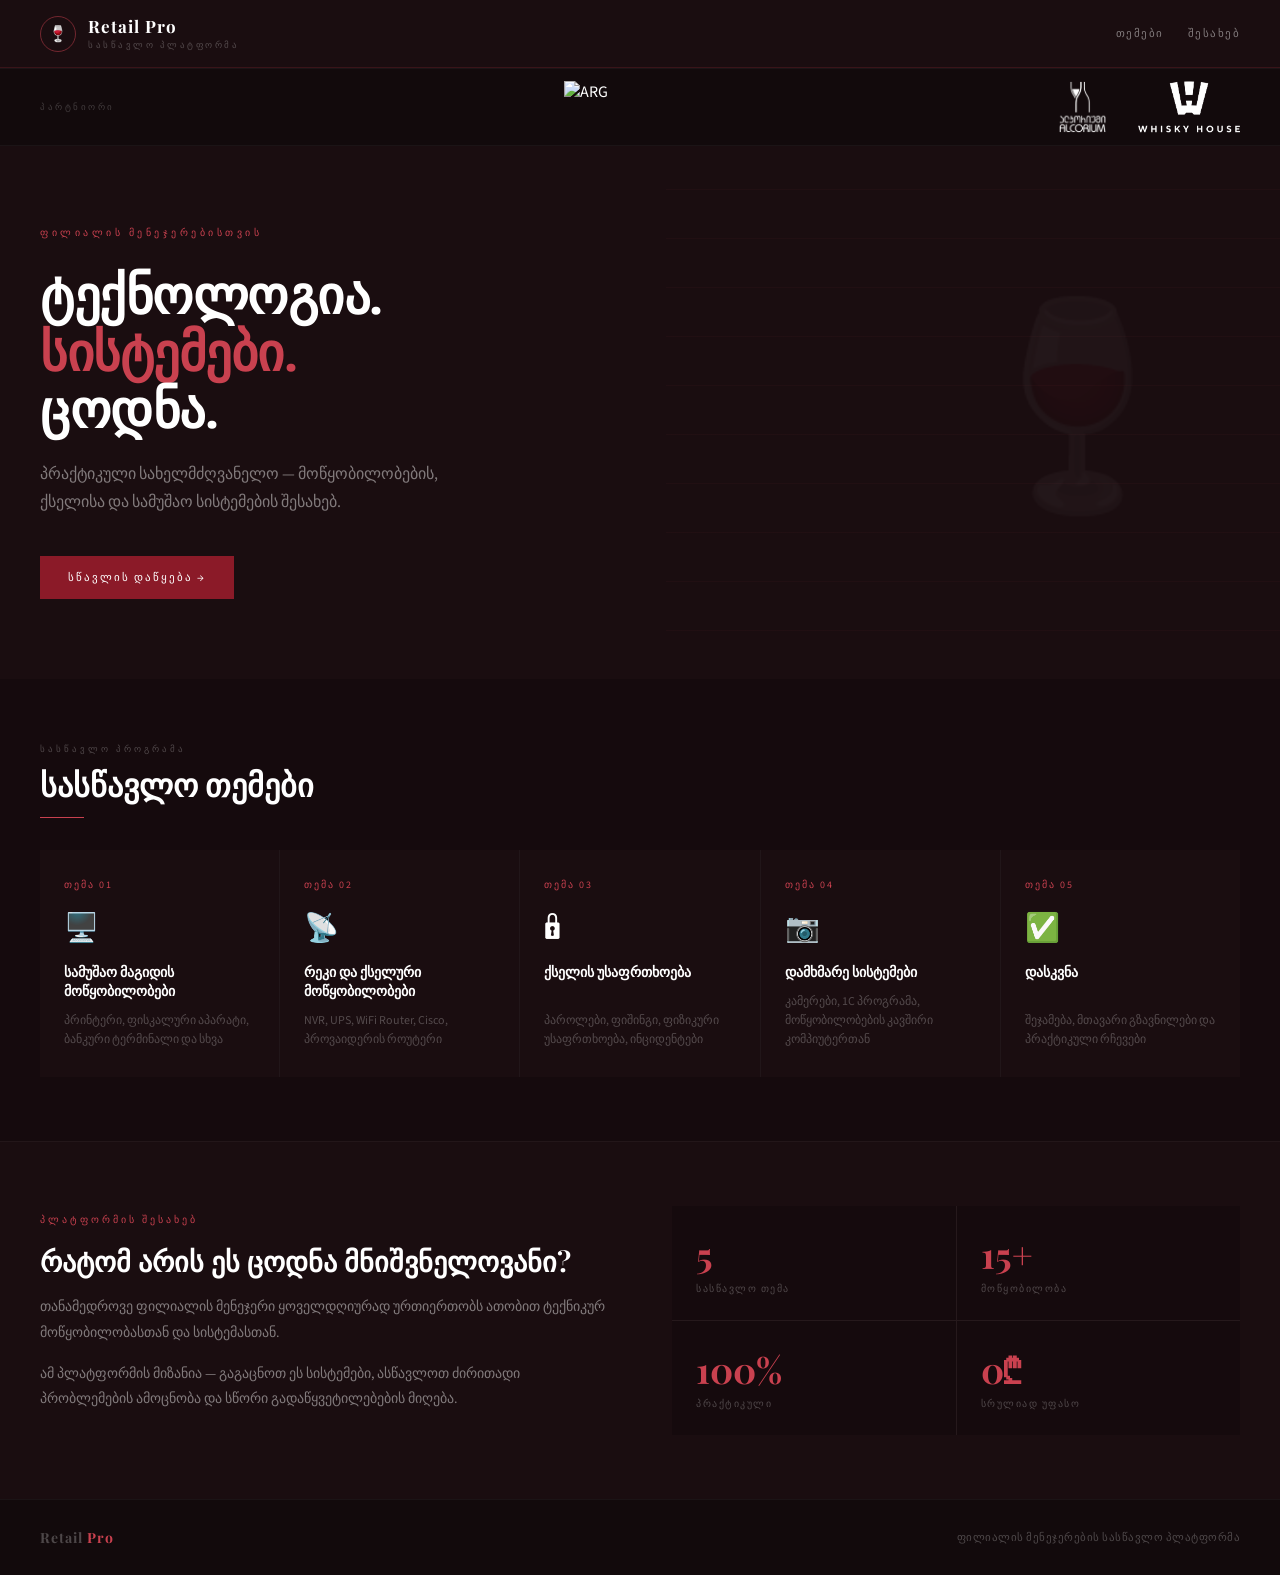
==== index.html @ 0eb2a03a "Add files via upload" ====
<!DOCTYPE html>
<html lang="ka">
<head>
  <meta charset="UTF-8" />
  <meta name="viewport" content="width=device-width, initial-scale=1.0" />
  <title>Retail Pro | სასწავლო პლატფორმა</title>
  <link rel="stylesheet" href="style.css" />
  <style>
    .hero {
      position: relative;
      min-height: 520px;
      display: flex;
      align-items: center;
      padding: 5rem 2.5rem;
      overflow: hidden;
      background: var(--bg);
    }
    .hero-lines {
      position: absolute; right: 0; top: 0; bottom: 0; width: 48%;
      opacity: 0.04;
      background-image: repeating-linear-gradient(0deg, transparent, transparent 48px, rgba(201,65,79,1) 48px, rgba(201,65,79,1) 49px);
    }
    .hero-deco {
      position: absolute; right: 6%; top: 50%;
      transform: translateY(-50%);
      font-size: 200px; opacity: 0.04; pointer-events: none; line-height: 1;
    }
    .hero-eyebrow {
      font-size: 10px; letter-spacing: 3.5px; text-transform: uppercase;
      color: var(--accent); margin-bottom: 1.5rem;
    }
    .hero h1 {
      font-family: 'Playfair Display', serif;
      font-size: 52px; font-weight: 700; line-height: 1.1;
      letter-spacing: -0.5px; margin-bottom: 1.5rem;
    }
    .hero h1 em { color: var(--accent); font-style: normal; }
    .hero p {
      font-size: 16px; color: var(--text-muted);
      line-height: 1.75; max-width: 400px; margin-bottom: 2.5rem;
    }
    .hero-btn {
      display: inline-flex; align-items: center; gap: 10px;
      background: var(--accent-dark); color: #fff;
      font-size: 11px; letter-spacing: 2px; text-transform: uppercase;
      padding: 14px 28px; text-decoration: none; transition: background 0.2s;
    }
    .hero-btn:hover { background: #a01f30; }

    .modules { padding: 4rem 2.5rem; background: var(--bg2); }
    .modules-label {
      font-size: 9px; letter-spacing: 3px; text-transform: uppercase;
      color: var(--text-dim); display: block; margin-bottom: 6px;
    }
    .modules-title {
      font-family: 'Playfair Display', serif;
      font-size: 32px; font-weight: 700;
    }
    .modules-line { width: 44px; height: 1px; background: var(--accent); margin: 12px 0 2rem; }

    .cards-grid {
      display: grid;
      grid-template-columns: repeat(auto-fit, minmax(180px, 1fr));
      gap: 1px;
      background: rgba(255,255,255,0.05);
    }
    .theme-card {
      background: var(--bg);
      padding: 1.75rem 1.5rem;
      text-decoration: none; color: inherit;
      display: flex; flex-direction: column;
      transition: background 0.2s;
      position: relative; overflow: hidden;
    }
    .theme-card::after {
      content: ''; position: absolute; bottom: 0; left: 0; right: 0;
      height: 2px; background: var(--accent);
      transform: scaleX(0); transform-origin: left; transition: transform 0.3s ease;
    }
    .theme-card:hover { background: #1f1013; }
    .theme-card:hover::after { transform: scaleX(1); }
    .theme-num { font-size: 10px; letter-spacing: 2px; color: var(--accent); margin-bottom: 1rem; }
    .theme-icon { font-size: 28px; margin-bottom: 1rem; display: block; }
    .theme-card h3 { font-size: 14px; font-weight: 600; line-height: 1.4; margin-bottom: 8px; }
    .theme-card p { font-size: 12px; color: var(--text-dim); line-height: 1.6; margin-top: auto; }

    .info {
      padding: 4rem 2.5rem; background: var(--bg);
      display: grid; grid-template-columns: 1fr 1fr; gap: 4rem; align-items: center;
      border-top: 1px solid rgba(255,255,255,0.04);
    }
    .info-eyebrow { font-size: 10px; letter-spacing: 3px; text-transform: uppercase; color: var(--accent); margin-bottom: 1rem; }
    .info h2 { font-family: 'Playfair Display', serif; font-size: 28px; font-weight: 700; margin-bottom: 1rem; line-height: 1.3; }
    .info p { font-size: 14px; color: var(--text-muted); line-height: 1.8; margin-bottom: 1rem; }
    .info-stats { display: grid; grid-template-columns: 1fr 1fr; gap: 1px; background: rgba(255,255,255,0.05); }
    .stat { background: var(--bg2); padding: 1.5rem; }
    .stat-num { font-family: 'Playfair Display', serif; font-size: 36px; font-weight: 700; color: var(--accent); margin-bottom: 4px; }
    .stat-label { font-size: 10px; letter-spacing: 1.5px; text-transform: uppercase; color: var(--text-dim); }

    @media (max-width: 700px) {
      .hero h1 { font-size: 36px; }
      .hero { padding: 3rem 1.5rem; min-height: auto; }
      .info { grid-template-columns: 1fr; gap: 2rem; padding: 3rem 1.5rem; }
      .modules { padding: 3rem 1.5rem; }
    }
  </style>
</head>
<body>

  <header class="rp-header">
    <a href="index.html" class="rp-logo-wrap">
      <div class="rp-logo-icon">🍷</div>
      <div>
        <span class="rp-logo-text">Retail Pro</span>
        <span class="rp-logo-sub">სასწავლო პლატფორმა</span>
      </div>
    </a>
    <nav>
      <a href="#modules">თემები</a>
      <a href="#about">შესახებ</a>
    </nav>
  </header>

  <div style="display:flex; align-items:center; justify-content:space-between; padding:12px 2.5rem; background:#120a0c; border-top:1px solid rgba(255,255,255,0.04); border-bottom:1px solid rgba(255,255,255,0.04);">
    <span style="font-size:9px; letter-spacing:2.5px; text-transform:uppercase; color:rgba(255,255,255,0.2);">პარტნიორი</span>
    <img src="logo-arg.png" alt="ARG" style="height:52px; max-width:200px; object-fit:contain; mix-blend-mode:screen;" />
    <div style="display:flex; align-items:center; gap:32px;">
      <img src="logo-alcorium.png" alt="Alcorium" style="height:52px; object-fit:contain; mix-blend-mode:screen;" />
      <img src="logo-whisky.png" alt="Whisky House" style="height:52px; object-fit:contain; mix-blend-mode:screen;" />
    </div>
  </div>

  <section class="hero">
    <div class="hero-lines"></div>
    <div class="hero-deco">🍷</div>
    <div style="position:relative;z-index:1;">
      <div class="hero-eyebrow">ფილიალის მენეჯერებისთვის</div>
      <h1>ტექნოლოგია.<br><em>სისტემები.</em><br>ცოდნა.</h1>
      <p>პრაქტიკული სახელმძღვანელო — მოწყობილობების, ქსელისა და სამუშაო სისტემების შესახებ.</p>
      <a href="#modules" class="hero-btn">სწავლის დაწყება →</a>
    </div>
  </section>

  <section class="modules" id="modules">
    <span class="modules-label">სასწავლო პროგრამა</span>
    <div class="modules-title">სასწავლო თემები</div>
    <div class="modules-line"></div>
    <div class="cards-grid">
      <a href="tema1.html" class="theme-card">
        <div class="theme-num">თემა 01</div>
        <span class="theme-icon">🖥️</span>
        <h3>სამუშაო მაგიდის მოწყობილობები</h3>
        <p>პრინტერი, ფისკალური აპარატი, ბანკური ტერმინალი და სხვა</p>
      </a>
      <a href="tema2.html" class="theme-card">
        <div class="theme-num">თემა 02</div>
        <span class="theme-icon">📡</span>
        <h3>რეკი და ქსელური მოწყობილობები</h3>
        <p>NVR, UPS, WiFi Router, Cisco, პროვაიდერის როუტერი</p>
      </a>
      <a href="tema3.html" class="theme-card">
        <div class="theme-num">თემა 03</div>
        <span class="theme-icon">🔒</span>
        <h3>ქსელის უსაფრთხოება</h3>
        <p>პაროლები, ფიშინგი, ფიზიკური უსაფრთხოება, ინციდენტები</p>
      </a>
      <a href="tema4.html" class="theme-card">
        <div class="theme-num">თემა 04</div>
        <span class="theme-icon">📷</span>
        <h3>დამხმარე სისტემები</h3>
        <p>კამერები, 1C პროგრამა, მოწყობილობების კავშირი კომპიუტერთან</p>
      </a>
      <a href="tema5.html" class="theme-card">
        <div class="theme-num">თემა 05</div>
        <span class="theme-icon">✅</span>
        <h3>დასკვნა</h3>
        <p>შეჯამება, მთავარი გზავნილები და პრაქტიკული რჩევები</p>
      </a>
    </div>
  </section>

  <section class="info" id="about">
    <div>
      <div class="info-eyebrow">პლატფორმის შესახებ</div>
      <h2>რატომ არის ეს ცოდნა მნიშვნელოვანი?</h2>
      <p>თანამედროვე ფილიალის მენეჯერი ყოველდღიურად ურთიერთობს ათობით ტექნიკურ მოწყობილობასთან და სისტემასთან.</p>
      <p>ამ პლატფორმის მიზანია — გაგაცნოთ ეს სისტემები, ასწავლოთ ძირითადი პრობლემების ამოცნობა და სწორი გადაწყვეტილებების მიღება.</p>
    </div>
    <div class="info-stats">
      <div class="stat"><div class="stat-num">5</div><div class="stat-label">სასწავლო თემა</div></div>
      <div class="stat"><div class="stat-num">15+</div><div class="stat-label">მოწყობილობა</div></div>
      <div class="stat"><div class="stat-num">100%</div><div class="stat-label">პრაქტიკული</div></div>
      <div class="stat"><div class="stat-num">0₾</div><div class="stat-label">სრულიად უფასო</div></div>
    </div>
  </section>

  <footer class="rp-footer">
    <div class="rp-footer-logo">Retail <em>Pro</em></div>
    <div class="rp-footer-text">ფილიალის მენეჯერების სასწავლო პლატფორმა</div>
  </footer>

</body>
</html>
---- style.css ----
@import url('https://fonts.googleapis.com/css2?family=Playfair+Display:wght@400;700&family=Source+Sans+3:wght@400;500;600&display=swap');

* { margin: 0; padding: 0; box-sizing: border-box; }

:root {
  --bg: #1a0d10;
  --bg2: #150a0d;
  --bg3: #120a0c;
  --accent: #c9414f;
  --accent-dark: #8b1a28;
  --border: rgba(180,50,60,0.2);
  --text: #fff;
  --text-muted: rgba(255,255,255,0.45);
  --text-dim: rgba(255,255,255,0.25);
}

body {
  font-family: 'Source Sans 3', sans-serif;
  background: var(--bg);
  color: var(--text);
}

/* HEADER */
.rp-header {
  background: var(--bg);
  border-bottom: 1px solid var(--border);
  padding: 0 2.5rem;
  display: flex;
  align-items: center;
  justify-content: space-between;
  height: 68px;
  position: sticky;
  top: 0;
  z-index: 100;
}

.rp-logo-wrap {
  display: flex;
  align-items: center;
  gap: 12px;
  text-decoration: none;
}

.rp-logo-icon {
  width: 36px; height: 36px;
  border: 1.5px solid rgba(201,65,79,0.5);
  border-radius: 50%;
  display: flex; align-items: center; justify-content: center;
  font-size: 16px;
}

.rp-logo-text {
  font-family: 'Playfair Display', serif;
  font-size: 17px;
  font-weight: 700;
  letter-spacing: 1px;
  color: #fff;
}

.rp-logo-sub {
  font-size: 9px;
  letter-spacing: 2.5px;
  text-transform: uppercase;
  color: var(--text-dim);
  display: block;
}

.rp-header nav { display: flex; gap: 24px; align-items: center; }
.rp-header nav a {
  font-size: 11px;
  letter-spacing: 1.5px;
  text-transform: uppercase;
  color: var(--text-muted);
  text-decoration: none;
  transition: color 0.2s;
}
.rp-header nav a:hover { color: #fff; }
.rp-header nav a.back {
  color: var(--text-muted);
  display: flex;
  align-items: center;
  gap: 6px;
}
.rp-header nav a.back:hover { color: #fff; }

/* LOGO BAR */
.rp-logo-bar {
  background: var(--bg3);
  border-top: 1px solid rgba(255,255,255,0.04);
  border-bottom: 1px solid rgba(255,255,255,0.04);
  padding: 14px 2.5rem;
  display: flex;
  align-items: center;
  gap: 20px;
}

.rp-logo-bar-label {
  font-size: 9px;
  letter-spacing: 2.5px;
  text-transform: uppercase;
  color: var(--text-dim);
  flex-shrink: 0;
  white-space: nowrap;
}

.rp-logo-bar-divider {
  width: 1px; height: 28px;
  background: rgba(255,255,255,0.07);
  flex-shrink: 0;
}

.rp-logo-bar img {
  height: 28px;
  max-width: 200px;
  object-fit: contain;
  opacity: 0.7;
  filter: brightness(0) invert(1);
  transition: opacity 0.2s;
}
.rp-logo-bar img:hover { opacity: 1; }

/* FOOTER */
.rp-footer {
  background: var(--bg3);
  border-top: 1px solid rgba(255,255,255,0.04);
  padding: 1.75rem 2.5rem;
  display: flex;
  align-items: center;
  justify-content: space-between;
}

.rp-footer-logo {
  font-family: 'Playfair Display', serif;
  font-size: 14px;
  font-weight: 700;
  letter-spacing: 1px;
  color: var(--text-dim);
}

.rp-footer-logo em { color: var(--accent); font-style: normal; }

.rp-footer-text {
  font-size: 11px;
  color: var(--text-dim);
  letter-spacing: 0.5px;
}

/* NAV BOTTOM */
.rp-nav-bottom {
  background: var(--bg3);
  border-top: 1px solid rgba(255,255,255,0.05);
  padding: 1.5rem 2.5rem;
  display: flex;
  justify-content: space-between;
  align-items: center;
}

.rp-nav-btn {
  font-size: 11px;
  letter-spacing: 1.5px;
  text-transform: uppercase;
  color: var(--text-muted);
  text-decoration: none;
  transition: color 0.2s;
}
.rp-nav-btn:hover { color: #fff; }
.rp-nav-btn.next { color: var(--accent); }
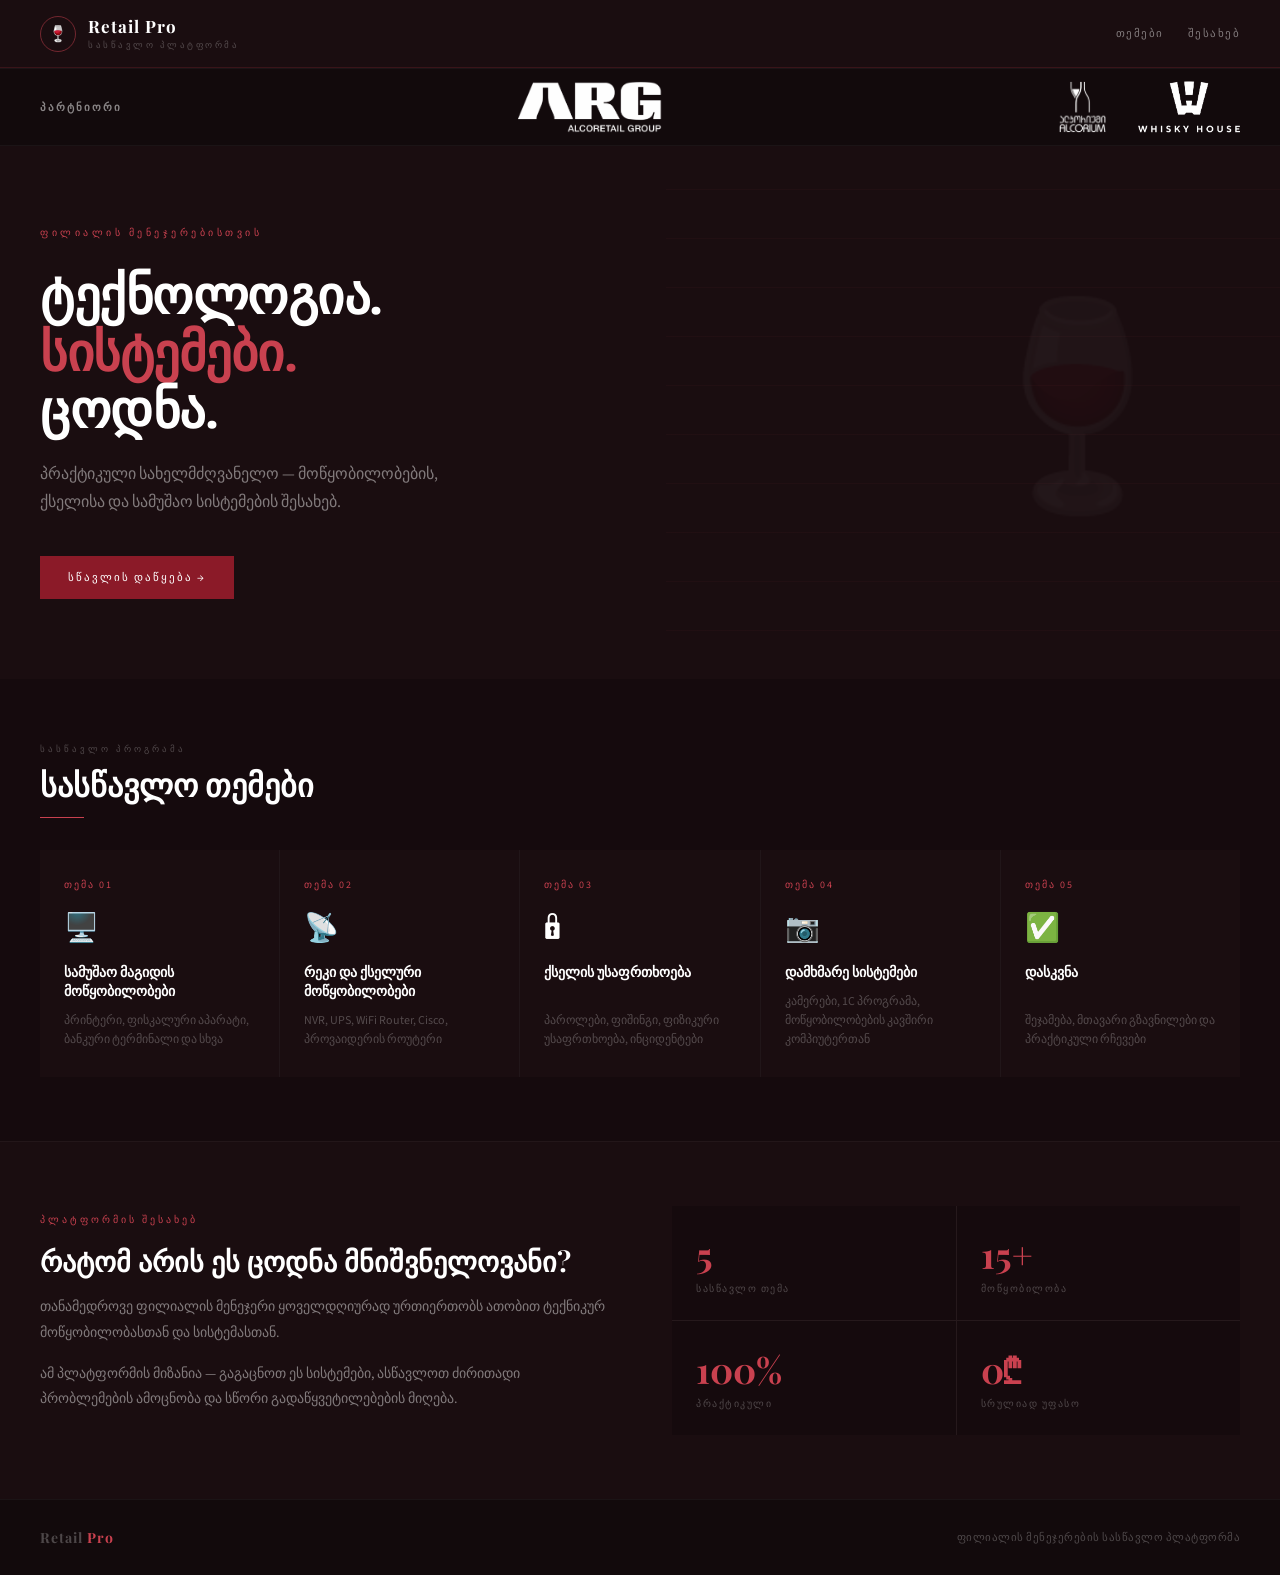
==== commit bc88bdd4: "Add files via upload" ====
--- a/index.html
+++ b/index.html
@@ -122,11 +122,11 @@
   </header>
 
   <div style="display:flex; align-items:center; justify-content:space-between; padding:12px 2.5rem; background:#120a0c; border-top:1px solid rgba(255,255,255,0.04); border-bottom:1px solid rgba(255,255,255,0.04);">
-    <span style="font-size:9px; letter-spacing:2.5px; text-transform:uppercase; color:rgba(255,255,255,0.2);">პარტნიორი</span>
-    <img src="logo-arg.png" alt="ARG" style="height:52px; max-width:200px; object-fit:contain; mix-blend-mode:screen;" />
+    <span style="font-size:11px; letter-spacing:2px; text-transform:uppercase; color:rgba(255,255,255,0.5); font-weight:600;">პარტნიორი</span>
+    <img src="logo-arg.PNG" alt="ARG" style="height:52px; max-width:200px; object-fit:contain; mix-blend-mode:screen;" />
     <div style="display:flex; align-items:center; gap:32px;">
-      <img src="logo-alcorium.png" alt="Alcorium" style="height:52px; object-fit:contain; mix-blend-mode:screen;" />
-      <img src="logo-whisky.png" alt="Whisky House" style="height:52px; object-fit:contain; mix-blend-mode:screen;" />
+      <img src="logo-alcorium.PNG" alt="Alcorium" style="height:52px; object-fit:contain; mix-blend-mode:screen;" />
+      <img src="logo-whisky.PNG" alt="Whisky House" style="height:52px; object-fit:contain; mix-blend-mode:screen;" />
     </div>
   </div>
 
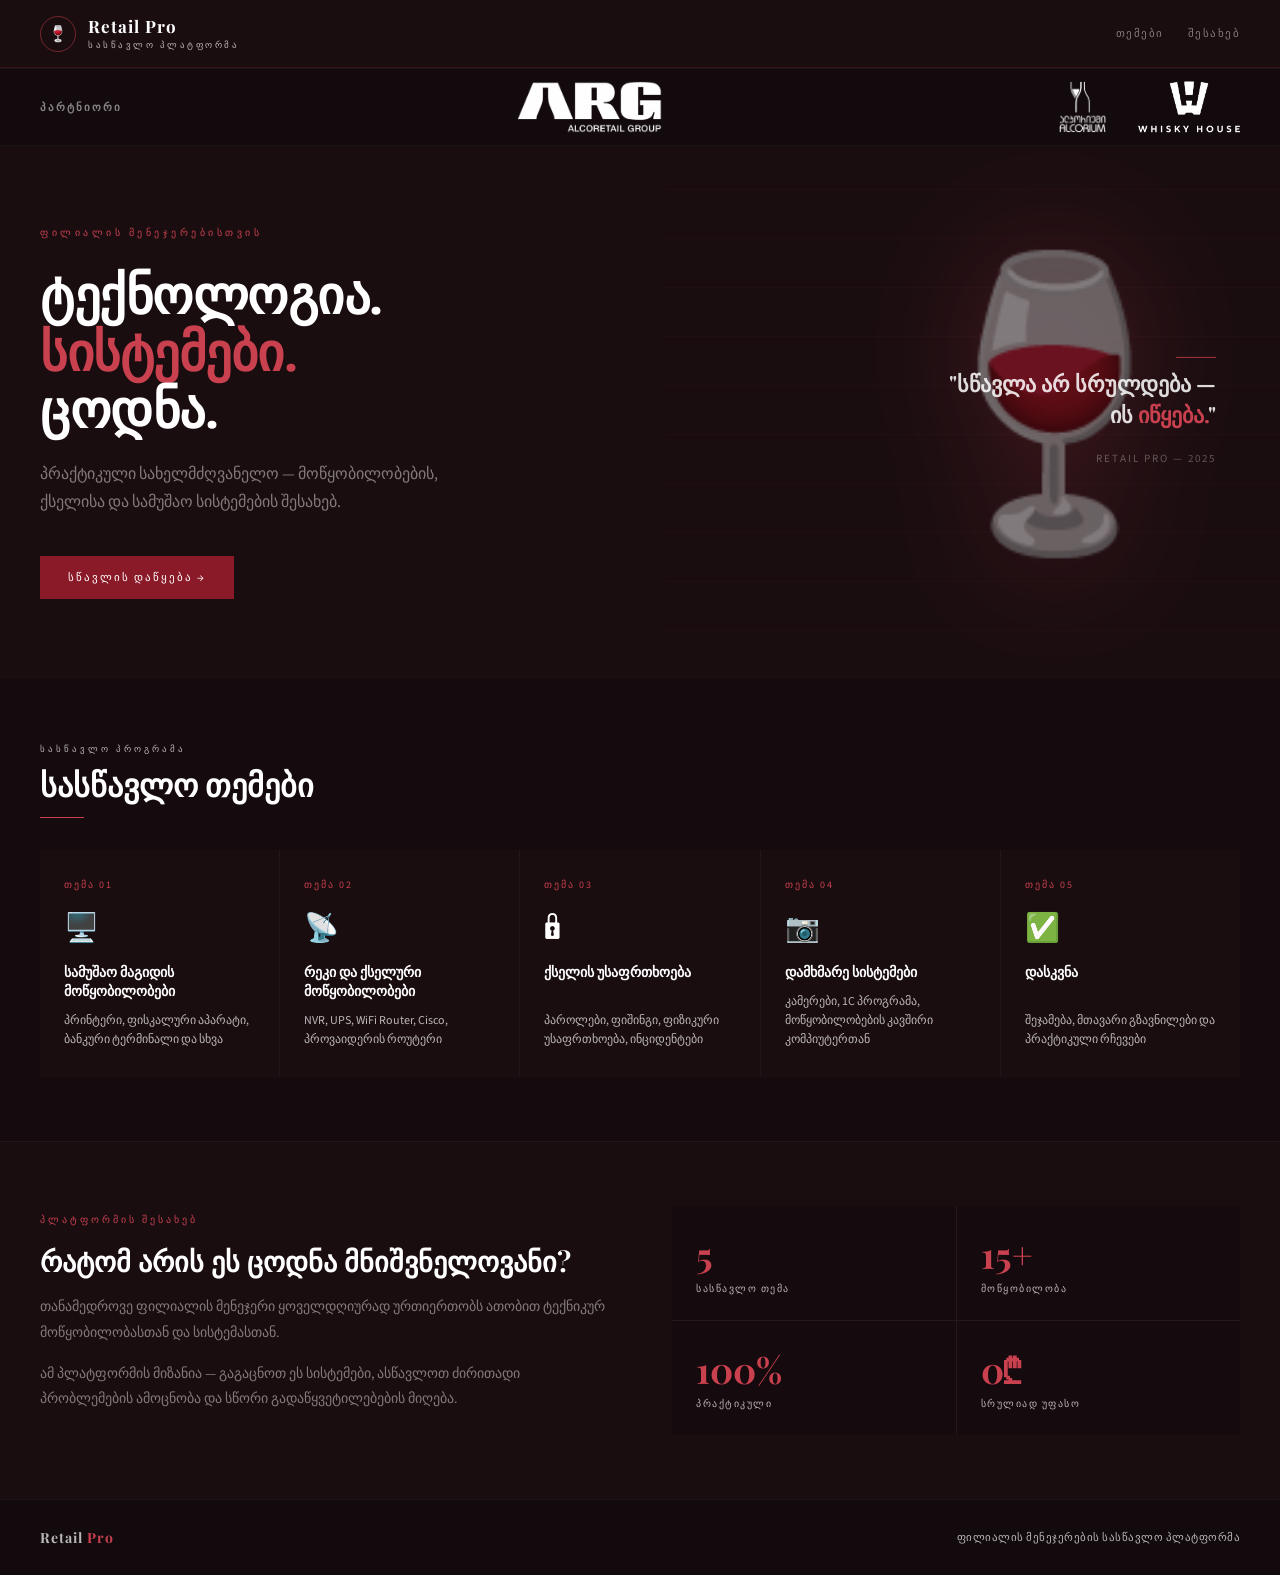
==== commit 9703bca4: "Add files via upload" ====
--- a/index.html
+++ b/index.html
@@ -21,10 +21,59 @@
       background-image: repeating-linear-gradient(0deg, transparent, transparent 48px, rgba(201,65,79,1) 48px, rgba(201,65,79,1) 49px);
     }
     .hero-deco {
-      position: absolute; right: 6%; top: 50%;
+      position: absolute; right: 4%; top: 50%;
       transform: translateY(-50%);
-      font-size: 200px; opacity: 0.04; pointer-events: none; line-height: 1;
-    }
+      font-size: 280px; opacity: 0.45; pointer-events: none; line-height: 1;
+      filter: drop-shadow(0 0 60px rgba(201,65,79,0.6));
+    }
+
+    .hero-quote {
+      position: absolute;
+      right: 5%;
+      top: 50%;
+      transform: translateY(-50%);
+      max-width: 280px;
+      text-align: right;
+      z-index: 1;
+    }
+
+    .hero-quote blockquote {
+      font-family: 'Playfair Display', serif;
+      font-size: 22px;
+      font-weight: 700;
+      color: rgba(255,255,255,0.85);
+      line-height: 1.4;
+      margin: 0 0 1rem;
+      border: none;
+      padding: 0;
+    }
+
+    .hero-quote blockquote em {
+      color: #c9414f;
+      font-style: normal;
+    }
+
+    .hero-quote-line {
+      width: 40px;
+      height: 1px;
+      background: #c9414f;
+      margin-left: auto;
+      margin-bottom: 10px;
+    }
+
+    .hero-quote span {
+      font-size: 11px;
+      letter-spacing: 2px;
+      text-transform: uppercase;
+      color: rgba(255,255,255,0.3);
+    }
+
+    @keyframes fadeInQuote {
+      from { opacity: 0; transform: translateY(-45%) translateX(20px); }
+      to { opacity: 1; transform: translateY(-50%) translateX(0); }
+    }
+
+    .hero-quote { animation: fadeInQuote 1.2s ease forwards; }
     .hero-eyebrow {
       font-size: 10px; letter-spacing: 3.5px; text-transform: uppercase;
       color: var(--accent); margin-bottom: 1.5rem;
@@ -133,6 +182,11 @@
   <section class="hero">
     <div class="hero-lines"></div>
     <div class="hero-deco">🍷</div>
+    <div class="hero-quote">
+      <div class="hero-quote-line"></div>
+      <blockquote>"სწავლა არ სრულდება —<br>ის <em>იწყება.</em>"</blockquote>
+      <span>Retail Pro — 2025</span>
+    </div>
     <div style="position:relative;z-index:1;">
       <div class="hero-eyebrow">ფილიალის მენეჯერებისთვის</div>
       <h1>ტექნოლოგია.<br><em>სისტემები.</em><br>ცოდნა.</h1>
--- a/style.css
+++ b/style.css
@@ -11,7 +11,7 @@
   --border: rgba(180,50,60,0.2);
   --text: #fff;
   --text-muted: rgba(255,255,255,0.45);
-  --text-dim: rgba(255,255,255,0.25);
+  --text-dim: rgba(255,255,255,0.7);
 }
 
 body {
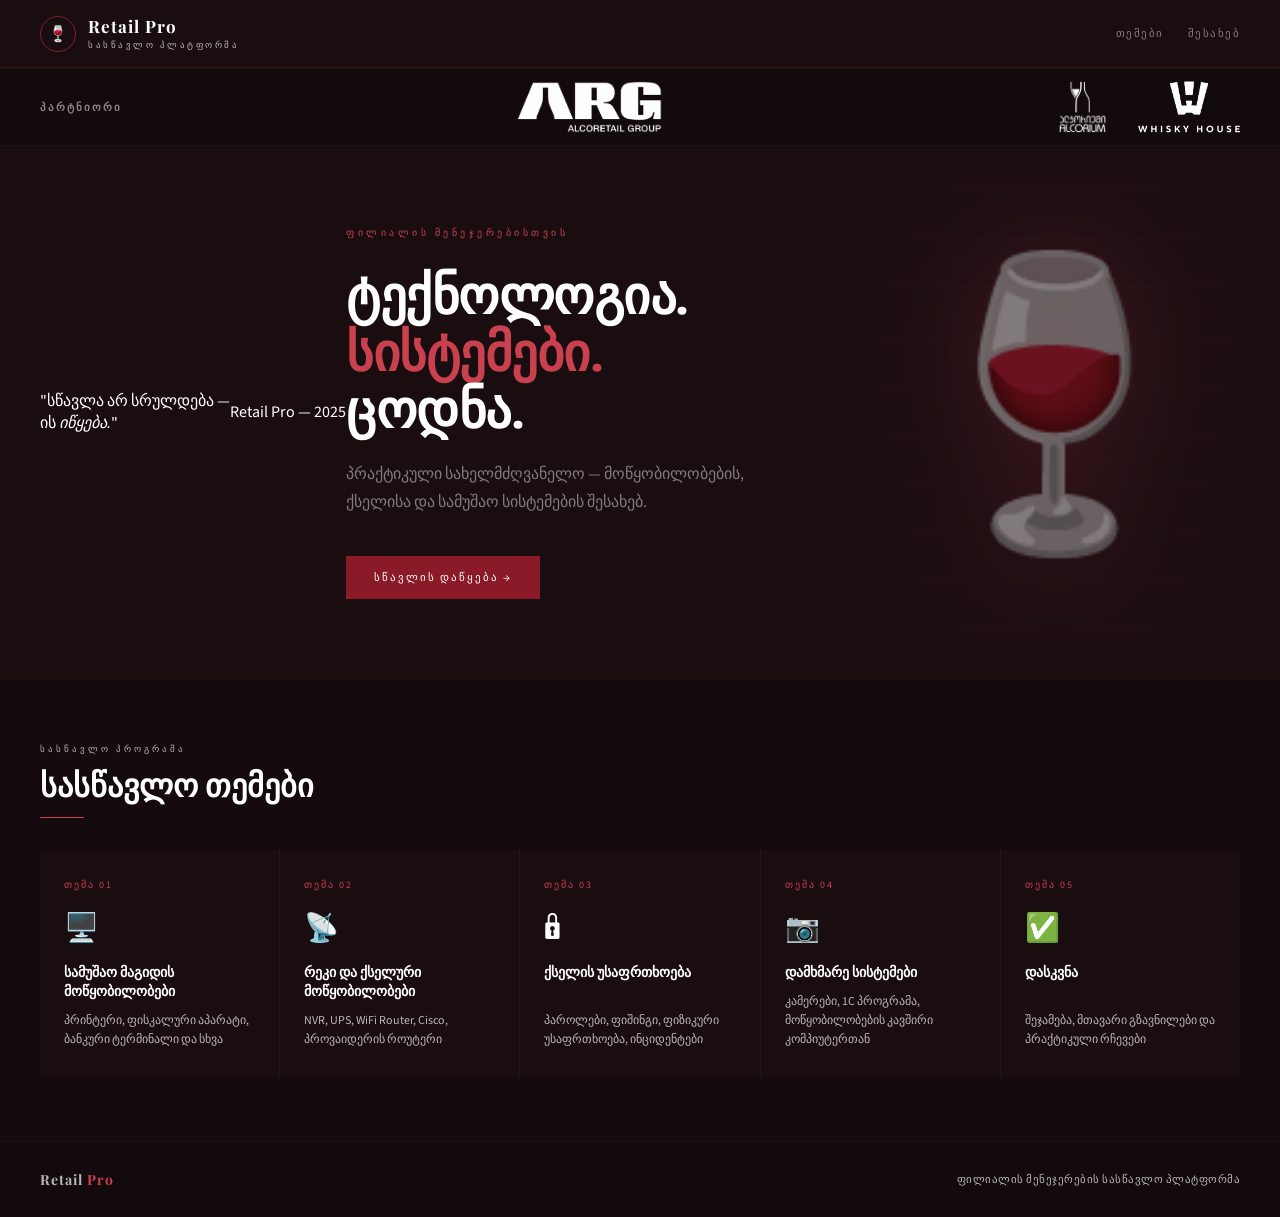
==== commit ad6f832b: "Add files via upload" ====
--- a/index.html
+++ b/index.html
@@ -182,9 +182,7 @@
   <section class="hero">
     <div class="hero-lines"></div>
     <div class="hero-deco">🍷</div>
-    <div class="hero-quote">
-      <div class="hero-quote-line"></div>
-      <blockquote>"სწავლა არ სრულდება —<br>ის <em>იწყება.</em>"</blockquote>
+<blockquote>"სწავლა არ სრულდება —<br>ის <em>იწყება.</em>"</blockquote>
       <span>Retail Pro — 2025</span>
     </div>
     <div style="position:relative;z-index:1;">
@@ -233,21 +231,6 @@
     </div>
   </section>
 
-  <section class="info" id="about">
-    <div>
-      <div class="info-eyebrow">პლატფორმის შესახებ</div>
-      <h2>რატომ არის ეს ცოდნა მნიშვნელოვანი?</h2>
-      <p>თანამედროვე ფილიალის მენეჯერი ყოველდღიურად ურთიერთობს ათობით ტექნიკურ მოწყობილობასთან და სისტემასთან.</p>
-      <p>ამ პლატფორმის მიზანია — გაგაცნოთ ეს სისტემები, ასწავლოთ ძირითადი პრობლემების ამოცნობა და სწორი გადაწყვეტილებების მიღება.</p>
-    </div>
-    <div class="info-stats">
-      <div class="stat"><div class="stat-num">5</div><div class="stat-label">სასწავლო თემა</div></div>
-      <div class="stat"><div class="stat-num">15+</div><div class="stat-label">მოწყობილობა</div></div>
-      <div class="stat"><div class="stat-num">100%</div><div class="stat-label">პრაქტიკული</div></div>
-      <div class="stat"><div class="stat-num">0₾</div><div class="stat-label">სრულიად უფასო</div></div>
-    </div>
-  </section>
-
   <footer class="rp-footer">
     <div class="rp-footer-logo">Retail <em>Pro</em></div>
     <div class="rp-footer-text">ფილიალის მენეჯერების სასწავლო პლატფორმა</div>
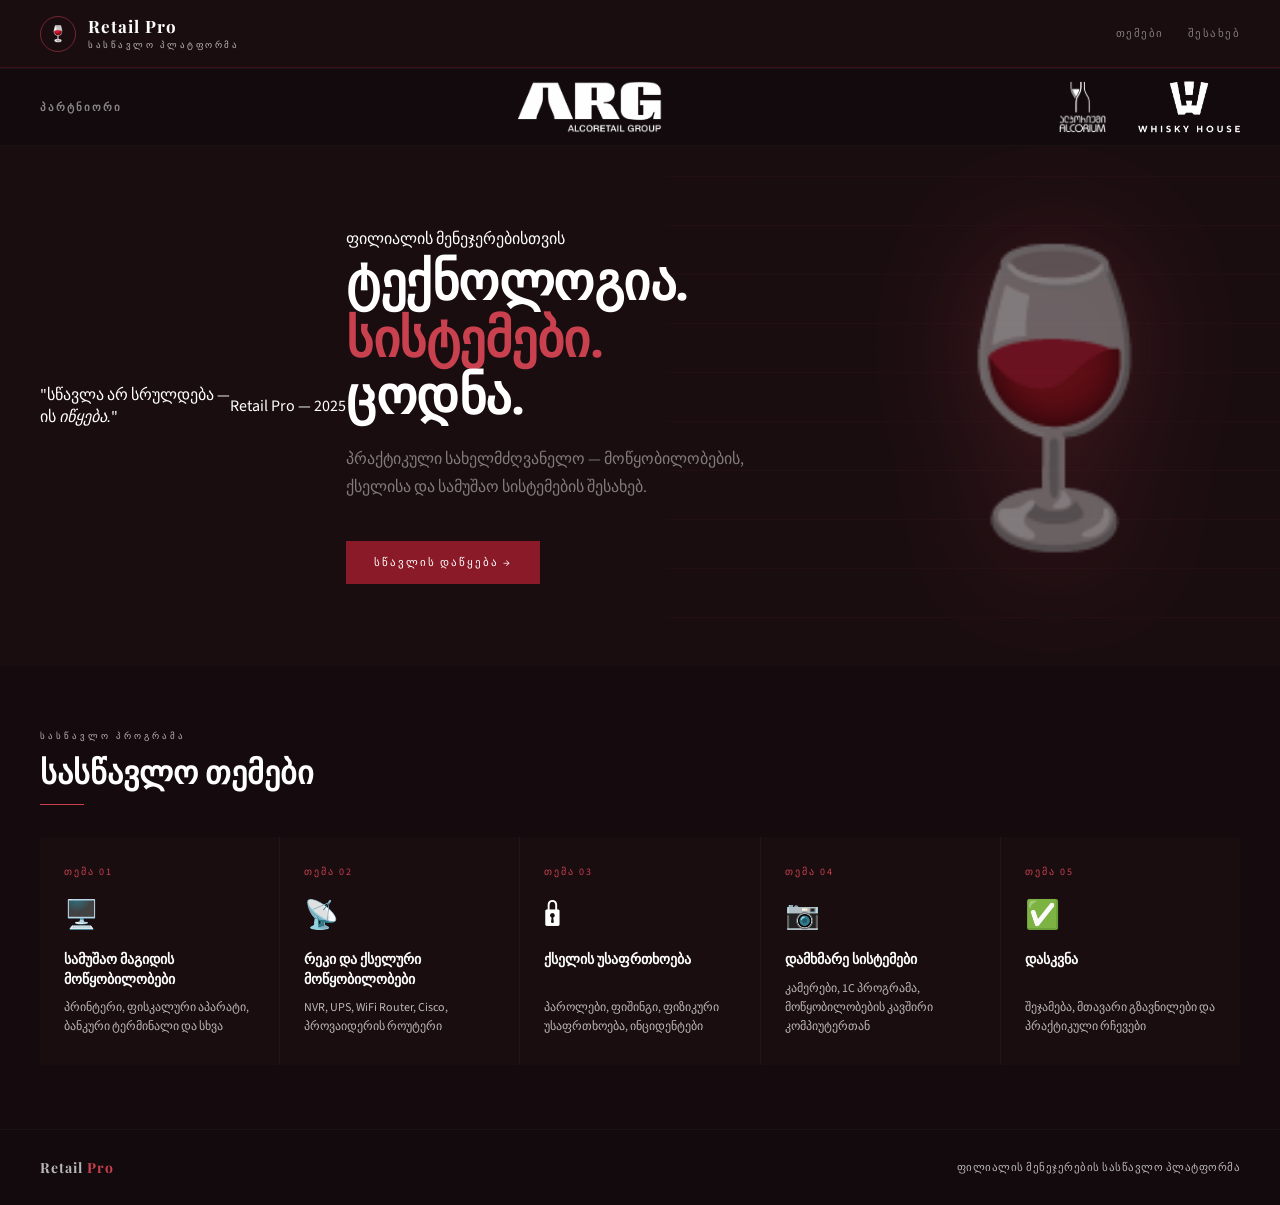
==== commit 8f11757b: "Add files via upload" ====
--- a/index.html
+++ b/index.html
@@ -27,53 +27,12 @@
       filter: drop-shadow(0 0 60px rgba(201,65,79,0.6));
     }
 
-    .hero-quote {
-      position: absolute;
-      right: 5%;
-      top: 50%;
-      transform: translateY(-50%);
-      max-width: 280px;
-      text-align: right;
-      z-index: 1;
-    }
-
-    .hero-quote blockquote {
-      font-family: 'Playfair Display', serif;
-      font-size: 22px;
-      font-weight: 700;
-      color: rgba(255,255,255,0.85);
-      line-height: 1.4;
-      margin: 0 0 1rem;
-      border: none;
-      padding: 0;
-    }
-
     .hero-quote blockquote em {
       color: #c9414f;
       font-style: normal;
     }
-
-    .hero-quote-line {
-      width: 40px;
-      height: 1px;
-      background: #c9414f;
-      margin-left: auto;
-      margin-bottom: 10px;
-    }
-
-    .hero-quote span {
-      font-size: 11px;
-      letter-spacing: 2px;
-      text-transform: uppercase;
-      color: rgba(255,255,255,0.3);
-    }
-
-    @keyframes fadeInQuote {
-      from { opacity: 0; transform: translateY(-45%) translateX(20px); }
       to { opacity: 1; transform: translateY(-50%) translateX(0); }
     }
-
-    .hero-quote { animation: fadeInQuote 1.2s ease forwards; }
     .hero-eyebrow {
       font-size: 10px; letter-spacing: 3.5px; text-transform: uppercase;
       color: var(--accent); margin-bottom: 1.5rem;
@@ -185,7 +144,7 @@
 <blockquote>"სწავლა არ სრულდება —<br>ის <em>იწყება.</em>"</blockquote>
       <span>Retail Pro — 2025</span>
     </div>
-    <div style="position:relative;z-index:1;">
+    <div style="position:relative;z-index:1;max-width:520px;">
       <div class="hero-eyebrow">ფილიალის მენეჯერებისთვის</div>
       <h1>ტექნოლოგია.<br><em>სისტემები.</em><br>ცოდნა.</h1>
       <p>პრაქტიკული სახელმძღვანელო — მოწყობილობების, ქსელისა და სამუშაო სისტემების შესახებ.</p>
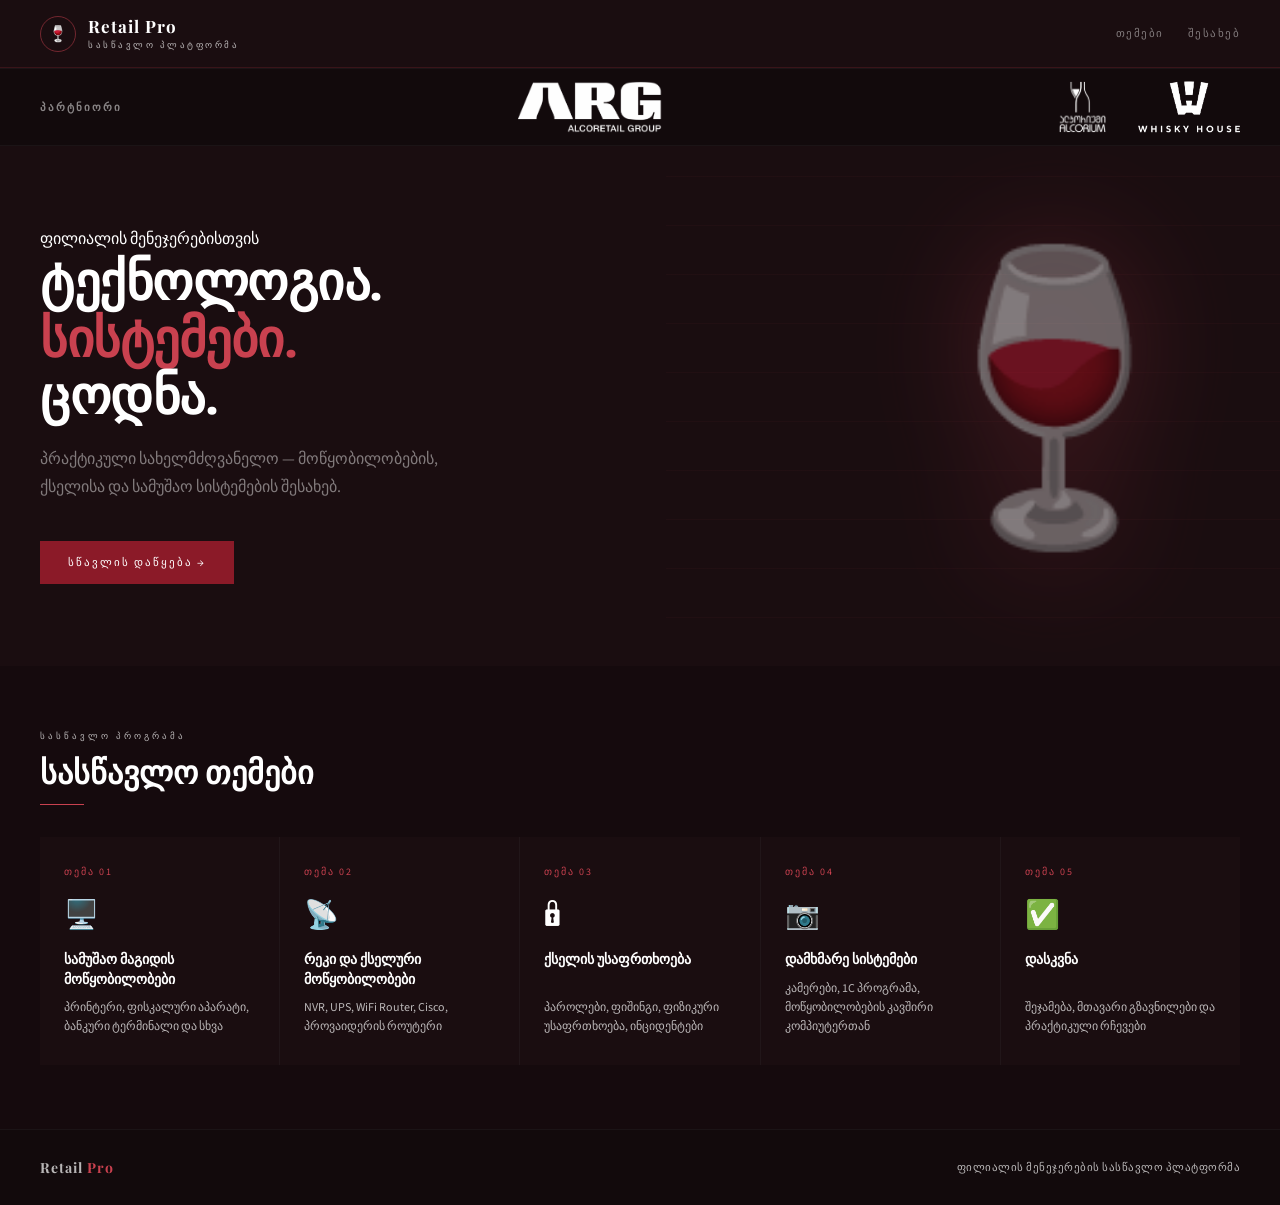
==== commit 1461e4e5: "Add files via upload" ====
--- a/index.html
+++ b/index.html
@@ -141,9 +141,7 @@
   <section class="hero">
     <div class="hero-lines"></div>
     <div class="hero-deco">🍷</div>
-<blockquote>"სწავლა არ სრულდება —<br>ის <em>იწყება.</em>"</blockquote>
-      <span>Retail Pro — 2025</span>
-    </div>
+
     <div style="position:relative;z-index:1;max-width:520px;">
       <div class="hero-eyebrow">ფილიალის მენეჯერებისთვის</div>
       <h1>ტექნოლოგია.<br><em>სისტემები.</em><br>ცოდნა.</h1>
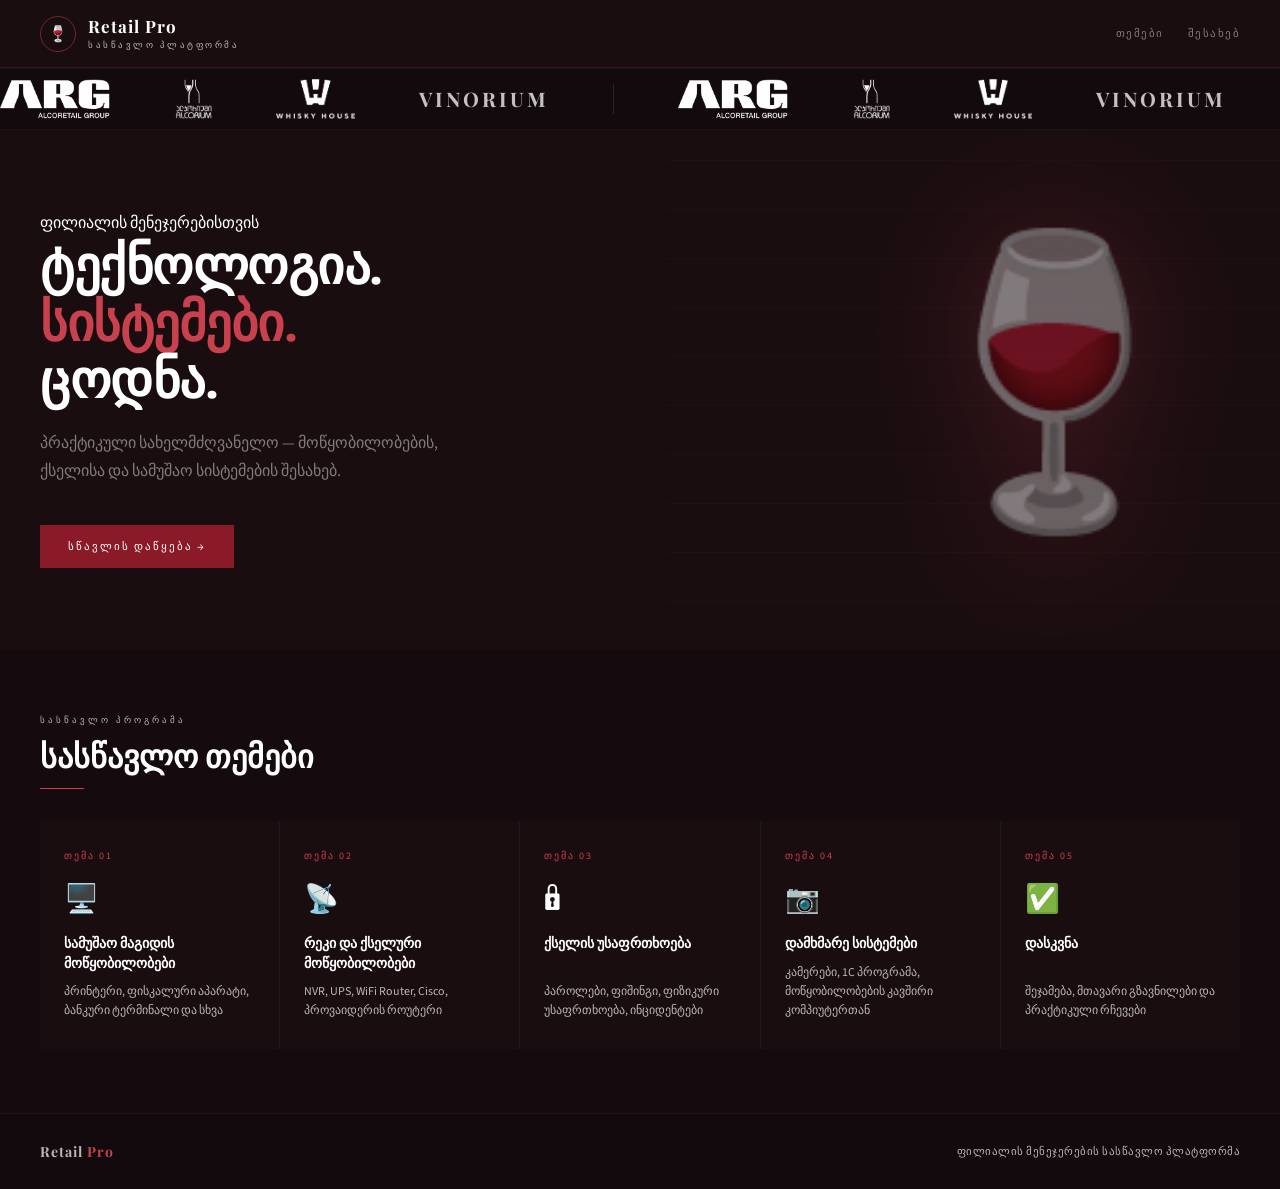
==== commit dfb21e7c: "Add files via upload" ====
--- a/index.html
+++ b/index.html
@@ -129,14 +129,31 @@
     </nav>
   </header>
 
-  <div style="display:flex; align-items:center; justify-content:space-between; padding:12px 2.5rem; background:#120a0c; border-top:1px solid rgba(255,255,255,0.04); border-bottom:1px solid rgba(255,255,255,0.04);">
-    <span style="font-size:11px; letter-spacing:2px; text-transform:uppercase; color:rgba(255,255,255,0.5); font-weight:600;">პარტნიორი</span>
-    <img src="logo-arg.PNG" alt="ARG" style="height:52px; max-width:200px; object-fit:contain; mix-blend-mode:screen;" />
-    <div style="display:flex; align-items:center; gap:32px;">
-      <img src="logo-alcorium.PNG" alt="Alcorium" style="height:52px; object-fit:contain; mix-blend-mode:screen;" />
-      <img src="logo-whisky.PNG" alt="Whisky House" style="height:52px; object-fit:contain; mix-blend-mode:screen;" />
+  <div style="background:#120a0c; border-top:1px solid rgba(255,255,255,0.04); border-bottom:1px solid rgba(255,255,255,0.04); padding:10px 0; overflow:hidden; position:relative;">
+    <div style="display:flex; align-items:center; gap:64px; animation:scrollLogos 22s linear infinite; width:max-content;">
+      <img src="logo-arg.PNG" alt="ARG" style="height:40px; object-fit:contain; mix-blend-mode:screen; flex-shrink:0;" />
+      <img src="logo-alcorium.PNG" alt="Alcorium" style="height:40px; object-fit:contain; mix-blend-mode:screen; flex-shrink:0;" />
+      <img src="logo-whisky.PNG" alt="Whisky House" style="height:40px; object-fit:contain; mix-blend-mode:screen; flex-shrink:0;" />
+      <span style="font-family:'Playfair Display',serif; font-size:20px; font-weight:700; color:rgba(255,255,255,0.75); letter-spacing:3px; flex-shrink:0; line-height:40px;">VINORIUM</span>
+      <div style="width:1px; height:30px; background:rgba(255,255,255,0.1); flex-shrink:0;"></div>
+      <img src="logo-arg.PNG" alt="ARG" style="height:40px; object-fit:contain; mix-blend-mode:screen; flex-shrink:0;" />
+      <img src="logo-alcorium.PNG" alt="Alcorium" style="height:40px; object-fit:contain; mix-blend-mode:screen; flex-shrink:0;" />
+      <img src="logo-whisky.PNG" alt="Whisky House" style="height:40px; object-fit:contain; mix-blend-mode:screen; flex-shrink:0;" />
+      <span style="font-family:'Playfair Display',serif; font-size:20px; font-weight:700; color:rgba(255,255,255,0.75); letter-spacing:3px; flex-shrink:0; line-height:40px;">VINORIUM</span>
+      <div style="width:1px; height:30px; background:rgba(255,255,255,0.1); flex-shrink:0;"></div>
+      <img src="logo-arg.PNG" alt="ARG" style="height:40px; object-fit:contain; mix-blend-mode:screen; flex-shrink:0;" />
+      <img src="logo-alcorium.PNG" alt="Alcorium" style="height:40px; object-fit:contain; mix-blend-mode:screen; flex-shrink:0;" />
+      <img src="logo-whisky.PNG" alt="Whisky House" style="height:40px; object-fit:contain; mix-blend-mode:screen; flex-shrink:0;" />
+      <span style="font-family:'Playfair Display',serif; font-size:20px; font-weight:700; color:rgba(255,255,255,0.75); letter-spacing:3px; flex-shrink:0; line-height:40px;">VINORIUM</span>
+      <div style="width:1px; height:30px; background:rgba(255,255,255,0.1); flex-shrink:0;"></div>
     </div>
   </div>
+  <style>
+    @keyframes scrollLogos {
+      0% { transform: translateX(0); }
+      100% { transform: translateX(-33.33%); }
+    }
+  </style>
 
   <section class="hero">
     <div class="hero-lines"></div>
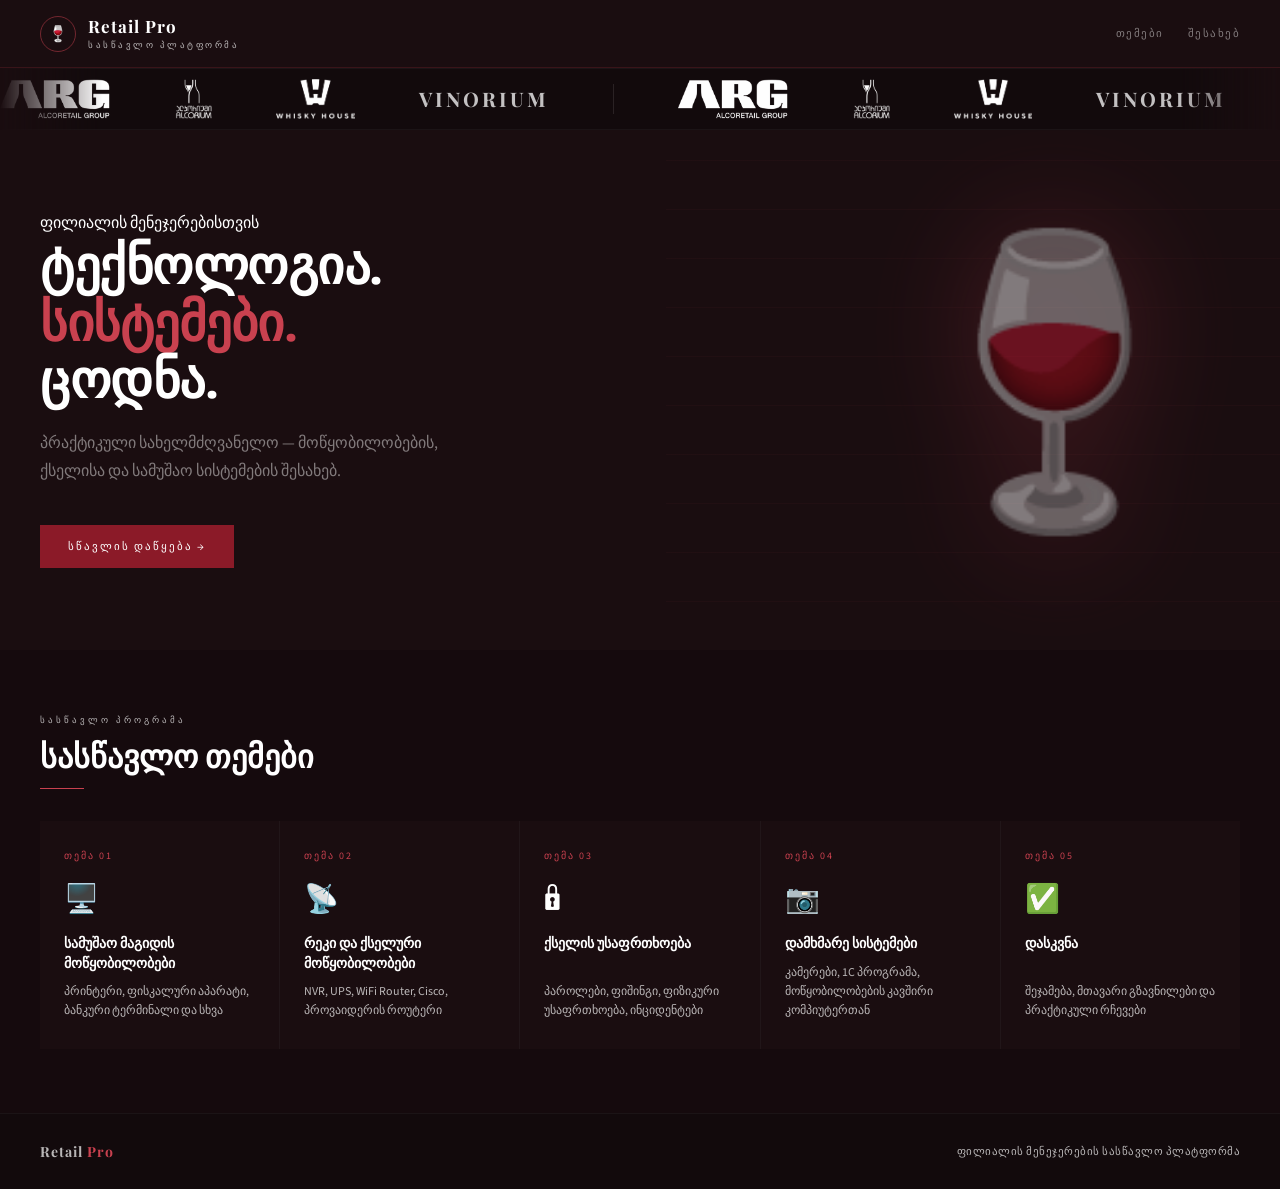
==== commit d9ff4f3e: "Add files via upload" ====
--- a/index.html
+++ b/index.html
@@ -129,8 +129,13 @@
     </nav>
   </header>
 
-  <div style="background:#120a0c; border-top:1px solid rgba(255,255,255,0.04); border-bottom:1px solid rgba(255,255,255,0.04); padding:10px 0; overflow:hidden; position:relative;">
-    <div style="display:flex; align-items:center; gap:64px; animation:scrollLogos 22s linear infinite; width:max-content;">
+  <div class="logo-scroll-wrap" style="background:#120a0c; border-top:1px solid rgba(255,255,255,0.04); border-bottom:1px solid rgba(255,255,255,0.04); padding:10px 0; overflow:hidden; position:relative;">
+    <div style="display:flex; align-items:center; gap:64px; animation:scrollLogos 24s linear infinite; width:max-content;">
+      <img src="logo-arg.PNG" alt="ARG" style="height:40px; object-fit:contain; mix-blend-mode:screen; flex-shrink:0;" />
+      <img src="logo-alcorium.PNG" alt="Alcorium" style="height:40px; object-fit:contain; mix-blend-mode:screen; flex-shrink:0;" />
+      <img src="logo-whisky.PNG" alt="Whisky House" style="height:40px; object-fit:contain; mix-blend-mode:screen; flex-shrink:0;" />
+      <span style="font-family:'Playfair Display',serif; font-size:20px; font-weight:700; color:rgba(255,255,255,0.75); letter-spacing:3px; flex-shrink:0; line-height:40px;">VINORIUM</span>
+      <div style="width:1px; height:30px; background:rgba(255,255,255,0.1); flex-shrink:0;"></div>
       <img src="logo-arg.PNG" alt="ARG" style="height:40px; object-fit:contain; mix-blend-mode:screen; flex-shrink:0;" />
       <img src="logo-alcorium.PNG" alt="Alcorium" style="height:40px; object-fit:contain; mix-blend-mode:screen; flex-shrink:0;" />
       <img src="logo-whisky.PNG" alt="Whisky House" style="height:40px; object-fit:contain; mix-blend-mode:screen; flex-shrink:0;" />
@@ -151,8 +156,9 @@
   <style>
     @keyframes scrollLogos {
       0% { transform: translateX(0); }
-      100% { transform: translateX(-33.33%); }
-    }
+      100% { transform: translateX(-25%); }
+    }
+    .logo-scroll-wrap { -webkit-mask-image: linear-gradient(to right, transparent 0%, black 8%, black 92%, transparent 100%); mask-image: linear-gradient(to right, transparent 0%, black 8%, black 92%, transparent 100%); }
   </style>
 
   <section class="hero">
